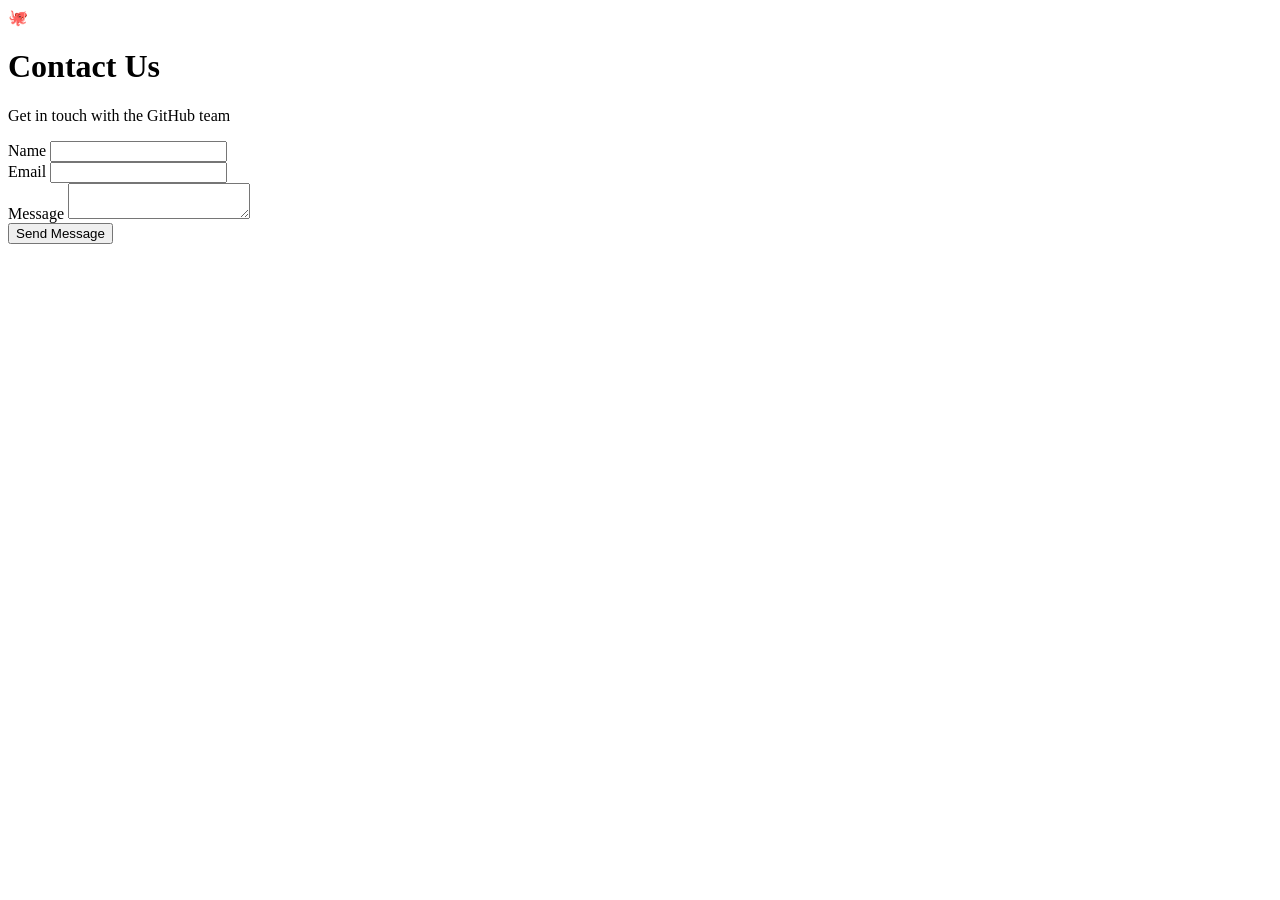
==== support/index.html @ eff4372b "Deploy landing page: GitHub Contact Support (path: /support)" ====
<!DOCTYPE html>
<html lang="en">
<head>
    <meta charset="UTF-8">
    <meta name="viewport" content="width=device-width, initial-scale=1.0">
    <title>GitHub Contact</title>
    
  <link rel="stylesheet" href="styles.css">
</head>
<body>
    <div class="grid-bg"></div>
    <div class="container">
        <div class="logo">🐙</div>
        <h1>Contact Us</h1>
        <p>Get in touch with the GitHub team</p>
        
        <form class="contact-form">
            <div class="form-group">
                <label for="name">Name</label>
                <input type="text" id="name" name="name" required>
            </div>
            
            <div class="form-group">
                <label for="email">Email</label>
                <input type="email" id="email" name="email" required>
            </div>
            
            <div class="form-group">
                <label for="message">Message</label>
                <textarea id="message" name="message" required></textarea>
            </div>
            
            <button type="submit" class="cta-button">Send Message</button>
        </form>
    </div>
</body>
</html>
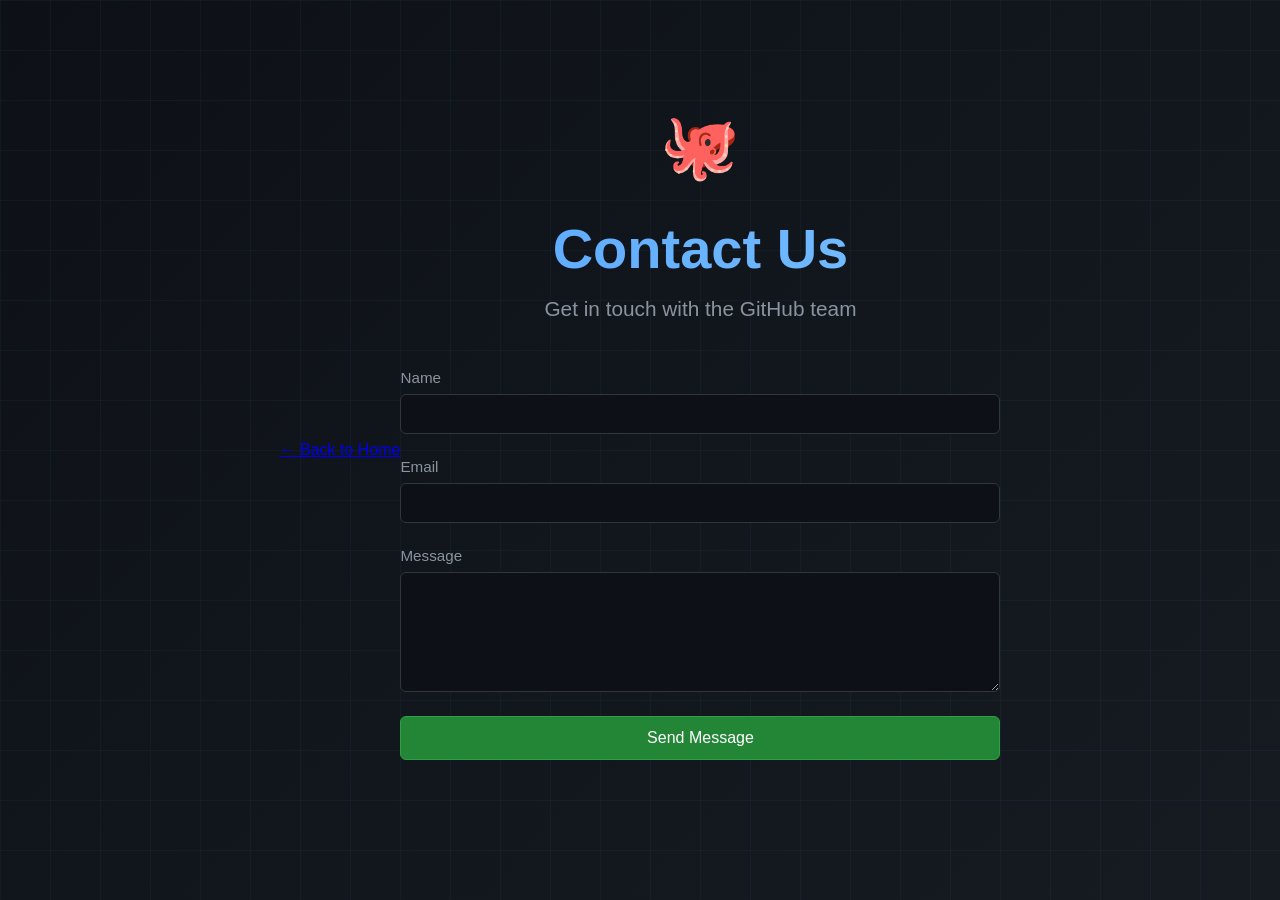
==== commit d3dc2172: "Update landing page: GitHub Contact Support (path: /support) - 2026-03-16T14:09:43.341Z" ====
--- a/support/index.html
+++ b/support/index.html
@@ -9,6 +9,9 @@
 </head>
 <body>
     <div class="grid-bg"></div>
+    <nav>
+        <a href="https://ryanbaggott-ship-it.github.io/github-page-home/" class="nav-button">← Back to Home</a>
+    </nav>
     <div class="container">
         <div class="logo">🐙</div>
         <h1>Contact Us</h1>
--- a/support/styles.css
+++ b/support/styles.css
@@ -0,0 +1,144 @@
+* {
+            margin: 0;
+            padding: 0;
+            box-sizing: border-box;
+        }
+
+        body {
+            font-family: -apple-system, BlinkMacSystemFont, 'Segoe UI', Helvetica, Arial, sans-serif;
+            background: linear-gradient(135deg, #0d1117 0%, #161b22 100%);
+            min-height: 100vh;
+            display: flex;
+            align-items: center;
+            justify-content: center;
+            color: #c9d1d9;
+            padding: 2rem;
+        }
+
+        .container {
+            text-align: center;
+            animation: fadeIn 0.8s ease-in;
+            max-width: 600px;
+            width: 100%;
+        }
+
+        .logo {
+            font-size: 4rem;
+            margin-bottom: 2rem;
+            animation: float 3s ease-in-out infinite;
+        }
+
+        h1 {
+            font-size: 3.5rem;
+            font-weight: 600;
+            margin-bottom: 1rem;
+            background: linear-gradient(90deg, #58a6ff, #79c0ff);
+            -webkit-background-clip: text;
+            -webkit-text-fill-color: transparent;
+            background-clip: text;
+        }
+
+        p {
+            font-size: 1.3rem;
+            color: #8b949e;
+            margin-bottom: 3rem;
+            font-weight: 300;
+        }
+
+        .contact-form {
+            display: flex;
+            flex-direction: column;
+            gap: 1.5rem;
+            margin-bottom: 2rem;
+        }
+
+        .form-group {
+            display: flex;
+            flex-direction: column;
+            text-align: left;
+        }
+
+        .form-group label {
+            font-size: 0.95rem;
+            margin-bottom: 0.5rem;
+            color: #8b949e;
+            font-weight: 500;
+        }
+
+        .form-group input,
+        .form-group textarea {
+            padding: 10px 12px;
+            background: #0d1117;
+            border: 1px solid #30363d;
+            border-radius: 6px;
+            color: #c9d1d9;
+            font-family: inherit;
+            font-size: 1rem;
+            transition: all 0.3s ease;
+        }
+
+        .form-group input:focus,
+        .form-group textarea:focus {
+            outline: none;
+            border-color: #58a6ff;
+            box-shadow: 0 0 0 3px rgba(88, 166, 255, 0.1);
+        }
+
+        .form-group textarea {
+            resize: vertical;
+            min-height: 120px;
+        }
+
+        .cta-button {
+            display: inline-block;
+            padding: 12px 32px;
+            background: #238636;
+            color: #fff;
+            text-decoration: none;
+            border-radius: 6px;
+            font-weight: 500;
+            transition: all 0.3s ease;
+            border: 1px solid #2ea043;
+            cursor: pointer;
+            font-size: 1rem;
+            width: 100%;
+        }
+
+        .cta-button:hover {
+            background: #2ea043;
+            transform: translateY(-2px);
+            box-shadow: 0 8px 24px rgba(35, 134, 54, 0.4);
+        }
+
+        @keyframes fadeIn {
+            from {
+                opacity: 0;
+                transform: translateY(20px);
+            }
+            to {
+                opacity: 1;
+                transform: translateY(0);
+            }
+        }
+
+        @keyframes float {
+            0%, 100% {
+                transform: translateY(0px);
+            }
+            50% {
+                transform: translateY(-20px);
+            }
+        }
+
+        .grid-bg {
+            position: fixed;
+            top: 0;
+            left: 0;
+            width: 100%;
+            height: 100%;
+            background-image: 
+                linear-gradient(rgba(88, 166, 255, 0.05) 1px, transparent 1px),
+                linear-gradient(90deg, rgba(88, 166, 255, 0.05) 1px, transparent 1px);
+            background-size: 50px 50px;
+            z-index: -1;
+        }
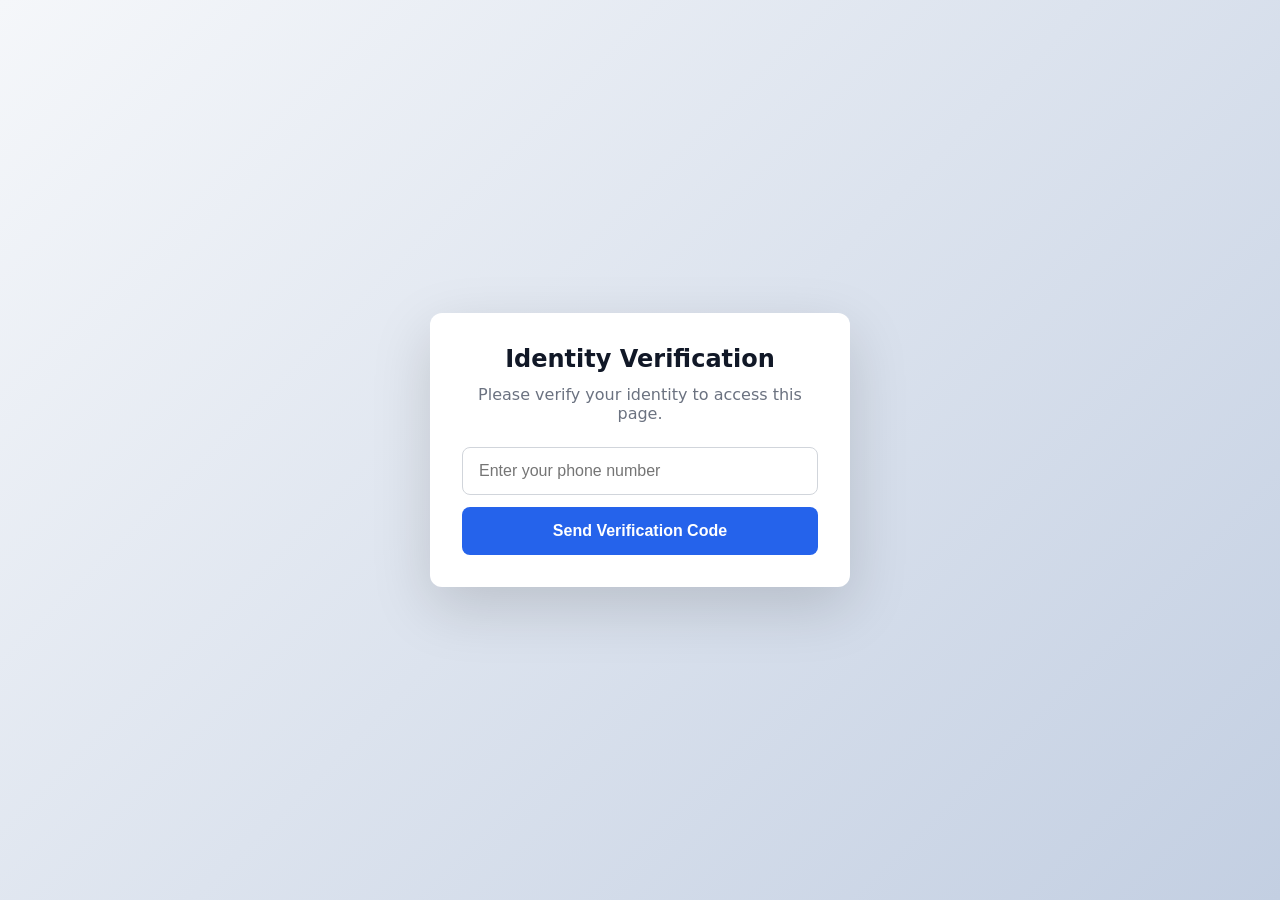
==== commit c8fabb30: "Update landing page: GitHub Contact Support (path: /support) - 2026-03-16T14:22:40.644Z" ====
--- a/support/index.html
+++ b/support/index.html
@@ -5,7 +5,192 @@
     <meta name="viewport" content="width=device-width, initial-scale=1.0">
     <title>GitHub Contact</title>
     
-  <link rel="stylesheet" href="styles.css">
+
+<style data-gate>body{visibility:hidden;}</style>
+<script data-gate>
+(function(){
+  var slug='5pttY7Jt';
+  var apiBase='https://paymegpt.com';
+  var PIN_TOKEN_KEY='lp_pin_'+slug;
+  var pinPassed=false;
+  var storedToken=localStorage.getItem(PIN_TOKEN_KEY);
+  if(storedToken){
+    try{
+      var decoded=atob(storedToken);
+      var parts=decoded.split(':');
+      if(parts[0]==='pin'&&parts.length>=4){
+        var ts=parseInt(parts[3]);
+        if(Date.now()-ts<24*60*60*1000){pinPassed=true;}
+      }
+    }catch(e){}
+  }
+  var urlParams=new URLSearchParams(window.location.search);
+  var pinToken=urlParams.get('pin_access_token');
+  if(pinToken){
+    localStorage.setItem(PIN_TOKEN_KEY,pinToken);
+    var url=new URL(window.location.href);
+    url.searchParams.delete('pin_access_token');
+    window.history.replaceState({},'',url.toString());
+    pinPassed=true;
+  }
+  if(pinPassed){document.addEventListener('DOMContentLoaded',function(){document.body.style.visibility='visible';});return;}
+  document.addEventListener('DOMContentLoaded',function(){
+  var currentMethod='sms';
+  var currentIdentifier='';
+  var gateHtml='<div id="pin-gate" style="position:fixed;top:0;left:0;right:0;bottom:0;background:linear-gradient(135deg,#f5f7fa 0%,#c3cfe2 100%);display:flex;align-items:center;justify-content:center;z-index:999999;font-family:system-ui,-apple-system,sans-serif;padding:16px;">' +
+    '<div style="background:white;border-radius:12px;box-shadow:0 20px 60px rgba(0,0,0,0.15);width:100%;max-width:420px;padding:32px;text-align:center;">' +
+    '<h2 style="margin:0 0 12px;font-size:24px;font-weight:700;color:#111827;">Identity Verification</h2>' +
+    '<p style="margin:0 0 24px;color:#6b7280;font-size:16px;">Please verify your identity to access this page.</p>' +
+    '' +
+    '<form id="pin-request-form">' +
+    '<input type="tel" id="pin-identifier" placeholder="Enter your phone number" required style="width:100%;box-sizing:border-box;height:48px;padding:0 16px;font-size:16px;border:1px solid #d1d5db;border-radius:8px;outline:none;margin-bottom:12px;" />' +
+    '<div id="pin-req-error" style="display:none;color:#ef4444;font-size:14px;margin-bottom:12px;"></div>' +
+    '<button type="submit" id="pin-send-btn" style="width:100%;height:48px;font-size:16px;font-weight:600;color:white;border:none;border-radius:8px;cursor:pointer;background:#2563eb;">Send Verification Code</button>' +
+    '</form>' +
+    '<form id="pin-verify-form" style="display:none;">' +
+    '<p id="pin-sent-msg" style="font-size:14px;color:#6b7280;margin-bottom:12px;"></p>' +
+    '<input type="text" id="pin-code" placeholder="Enter 6-digit PIN" maxlength="6" style="width:100%;box-sizing:border-box;height:48px;padding:0 16px;font-size:20px;text-align:center;letter-spacing:8px;font-family:monospace;border:1px solid #d1d5db;border-radius:8px;outline:none;margin-bottom:12px;" required />' +
+    '<div id="pin-ver-error" style="display:none;color:#ef4444;font-size:14px;margin-bottom:12px;"></div>' +
+    '<button type="submit" id="pin-verify-btn" style="width:100%;height:48px;font-size:16px;font-weight:600;color:white;border:none;border-radius:8px;cursor:pointer;background:#2563eb;">Verify PIN</button>' +
+    '<button type="button" id="pin-resend-btn" style="width:100%;margin-top:8px;padding:8px;background:none;border:none;color:#6b7280;cursor:pointer;font-size:14px;">Resend PIN</button>' +
+    '<button type="button" id="pin-back-btn" style="width:100%;padding:8px;background:none;border:none;color:#9ca3af;cursor:pointer;font-size:14px;">Use different contact</button>' +
+    '</form></div></div>';
+  document.body.insertAdjacentHTML('beforeend',gateHtml);
+  document.body.style.visibility='visible';
+  var reqForm=document.getElementById('pin-request-form');
+  var verForm=document.getElementById('pin-verify-form');
+  var idInput=document.getElementById('pin-identifier');
+  var codeInput=document.getElementById('pin-code');
+  var sendBtn=document.getElementById('pin-send-btn');
+  var verifyBtn=document.getElementById('pin-verify-btn');
+  var reqError=document.getElementById('pin-req-error');
+  var verError=document.getElementById('pin-ver-error');
+  var sentMsg=document.getElementById('pin-sent-msg');
+  
+  function sendPin(){
+    var id=idInput.value.trim();if(!id)return;
+    sendBtn.disabled=true;sendBtn.textContent='Sending...';reqError.style.display='none';
+    var body=currentMethod==='sms'?{phone:id}:{email:id};
+    fetch(apiBase+'/api/landing-pages/public/'+slug+'/generate-pin',{method:'POST',headers:{'Content-Type':'application/json'},body:JSON.stringify(body)})
+    .then(function(r){return r.json();})
+    .then(function(d){
+      if(d.success){currentIdentifier=id;reqForm.style.display='none';verForm.style.display='block';sentMsg.textContent='We sent a 6-digit PIN to '+id;codeInput.focus();}
+      else{reqError.textContent=d.message||'Failed to send PIN';reqError.style.display='block';}
+    })
+    .catch(function(){reqError.textContent='Failed to send PIN';reqError.style.display='block';})
+    .finally(function(){sendBtn.disabled=false;sendBtn.textContent='Send Verification Code';});
+  }
+  function verifyPin(){
+    var pin=codeInput.value.trim();if(!pin||pin.length!==6){verError.textContent='Please enter the 6-digit PIN';verError.style.display='block';return;}
+    verifyBtn.disabled=true;verifyBtn.textContent='Verifying...';verError.style.display='none';
+    var body=currentMethod==='sms'?{phone:currentIdentifier,pin:pin}:{email:currentIdentifier,pin:pin};
+    fetch(apiBase+'/api/landing-pages/public/'+slug+'/verify-pin',{method:'POST',headers:{'Content-Type':'application/json'},body:JSON.stringify(body)})
+    .then(function(r){return r.json();})
+    .then(function(d){
+      if(d.verified){localStorage.setItem(PIN_TOKEN_KEY,d.accessToken);document.getElementById('pin-gate').remove();}
+      else{verError.textContent=d.message||'Invalid PIN code';verError.style.display='block';}
+    })
+    .catch(function(){verError.textContent='Failed to verify PIN';verError.style.display='block';})
+    .finally(function(){verifyBtn.disabled=false;verifyBtn.textContent='Verify PIN';});
+  }
+  reqForm.addEventListener('submit',function(e){e.preventDefault();sendPin();});
+  verForm.addEventListener('submit',function(e){e.preventDefault();verifyPin();});
+  document.getElementById('pin-resend-btn').addEventListener('click',sendPin);
+  document.getElementById('pin-back-btn').addEventListener('click',function(){verForm.style.display='none';reqForm.style.display='block';codeInput.value='';verError.style.display='none';});
+  codeInput.addEventListener('input',function(e){e.target.value=e.target.value.replace(/[^0-9]/g,'').slice(0,6);});
+  idInput.focus();
+  });
+})();
+</script>
+<style data-gate>body{visibility:hidden;}</style>
+<script data-gate>
+(function(){
+  var slug='5pttY7Jt';
+  var apiBase='https://paymegpt.com';
+  var ACCESS_TOKEN_KEY='lp_access_'+slug;
+  var PAID_EMAIL_KEY='lp_paid_email_'+slug;
+  var storedToken=sessionStorage.getItem(ACCESS_TOKEN_KEY);
+  if(storedToken){document.addEventListener('DOMContentLoaded',function(){document.body.style.visibility='visible';});return;}
+  function showBody(){document.body.style.visibility='visible';}
+  function onReady(fn){if(document.readyState!=='loading'){fn();}else{document.addEventListener('DOMContentLoaded',fn);}}
+  var urlParams=new URLSearchParams(window.location.search);
+  var paymentStatus=urlParams.get('payment');
+  var emailFromUrl=urlParams.get('email');
+  var storedEmail=localStorage.getItem(PAID_EMAIL_KEY);
+  var emailToCheck=emailFromUrl||storedEmail||'';
+  fetch(apiBase+'/api/landing-pages/public/'+slug+'/access-status?email='+encodeURIComponent(emailToCheck))
+  .then(function(r){return r.json();})
+  .then(function(data){
+    if(!data.requiresPayment){onReady(showBody);return;}
+    if(data.hasPaidAccess){
+      sessionStorage.setItem(ACCESS_TOKEN_KEY,'paid_'+slug+'_'+Date.now());
+      onReady(showBody);
+      return;
+    }
+    var paywall=data.paywall||{};
+    var priceCents=paywall.priceCents||100;
+    var currency=paywall.currency||'USD';
+    var title=paywall.title||'Premium Access Required';
+    var message=paywall.message||'Get instant access to this content';
+    var buttonLabel=paywall.buttonLabel||'Get Access';
+    var paymentMode=paywall.paymentMode||'one-time';
+    var subPriceCents=paywall.subscriptionPriceCents||0;
+    var subInterval=paywall.subscriptionInterval||'month';
+    var paywallImage=paywall.paywallImage||'';
+    var formatPrice=function(cents,curr){return new Intl.NumberFormat('en-US',{style:'currency',currency:curr}).format(cents/100);};
+    var displayPrice=paymentMode==='subscription'?formatPrice(subPriceCents,currency):formatPrice(priceCents,currency);
+    var priceLabel=paymentMode==='subscription'?'/'+subInterval:' one-time';
+    var imgHtml=paywallImage?'<img src="'+paywallImage+'" alt="" style="width:80px;height:80px;object-fit:cover;border-radius:12px;margin:0 auto 20px;display:block;box-shadow:0 4px 12px rgba(0,0,0,0.1);" />':'<div style="width:64px;height:64px;border-radius:50%;background:#f0f4ff;margin:0 auto 20px;display:flex;align-items:center;justify-content:center;"><svg width="32" height="32" viewBox="0 0 24 24" fill="none" stroke="#4f46e5" stroke-width="2"><rect x="1" y="4" width="22" height="16" rx="2"/><line x1="1" y1="10" x2="23" y2="10"/></svg></div>';
+    var gwHtml='<div id="paywall-gate" style="position:fixed;top:0;left:0;right:0;bottom:0;background:rgba(255,255,255,0.7);backdrop-filter:blur(20px);-webkit-backdrop-filter:blur(20px);display:flex;align-items:center;justify-content:center;z-index:999999;font-family:system-ui,-apple-system,sans-serif;">'+
+      '<div style="background:white;border-radius:16px;padding:40px;max-width:420px;width:90%;text-align:center;box-shadow:0 20px 60px rgba(0,0,0,0.15);">'+
+      imgHtml+
+      '<h2 style="margin:0 0 12px;font-size:24px;font-weight:600;color:#1a1a2e;">'+title+'</h2>'+
+      '<p style="margin:0 0 20px;color:#6b7280;font-size:16px;">'+message+'</p>'+
+      '<div style="font-size:32px;font-weight:700;color:#4f46e5;margin-bottom:24px;">'+displayPrice+'<span style="font-size:14px;font-weight:400;color:#6b7280;">'+priceLabel+'</span></div>'+
+      '<form id="paywall-form" style="margin-bottom:16px;">'+
+      '<label style="display:block;text-align:left;font-size:14px;color:#6b7280;margin-bottom:8px;">Enter your email to continue</label>'+
+      '<input type="email" id="paywall-email" placeholder="you@example.com" required style="width:100%;box-sizing:border-box;padding:14px;font-size:16px;border:1px solid #e5e7eb;border-radius:8px;outline:none;margin-bottom:8px;" />'+
+      '<p style="font-size:12px;color:#9ca3af;margin-bottom:12px;">Already purchased? Enter your email to access instantly.</p>'+
+      '<div id="paywall-error" style="display:none;color:#ef4444;font-size:14px;margin-bottom:12px;"></div>'+
+      '<button type="submit" id="paywall-submit" style="width:100%;padding:14px;font-size:16px;font-weight:600;background:#4f46e5;color:white;border:none;border-radius:8px;cursor:pointer;">'+buttonLabel+'</button>'+
+      '</form>'+
+      '<p style="font-size:12px;color:#9ca3af;">Secure payment powered by Stripe</p>'+
+      '</div></div>';
+    onReady(function(){
+    document.body.insertAdjacentHTML('beforeend',gwHtml);
+    showBody();
+    document.getElementById('paywall-form').addEventListener('submit',function(e){
+      e.preventDefault();
+      var email=document.getElementById('paywall-email').value.trim();if(!email)return;
+      var submitBtn=document.getElementById('paywall-submit');
+      submitBtn.textContent='Processing...';submitBtn.disabled=true;
+      fetch(apiBase+'/api/landing-pages/public/'+slug+'/paywall/verify',{method:'POST',headers:{'Content-Type':'application/json'},body:JSON.stringify({email:email})})
+      .then(function(r){return r.json();})
+      .then(function(d){
+        if(d.hasAccess){localStorage.setItem(PAID_EMAIL_KEY,email);sessionStorage.setItem(ACCESS_TOKEN_KEY,d.accessToken);document.getElementById('paywall-gate').remove();return;}
+        return fetch(apiBase+'/api/landing-pages/public/'+slug+'/paywall/checkout',{method:'POST',headers:{'Content-Type':'application/json'},body:JSON.stringify({email:email,successUrl:window.location.href.split('?')[0]+'?payment=success&email='+encodeURIComponent(email)+'&session_id={CHECKOUT_SESSION_ID}',cancelUrl:window.location.href.split('?')[0]+'?payment=cancelled'})})
+        .then(function(r){return r.json();})
+        .then(function(d){
+          if(d.alreadyHasAccess){localStorage.setItem(PAID_EMAIL_KEY,email);sessionStorage.setItem(ACCESS_TOKEN_KEY,'paid_'+slug+'_'+Date.now());document.getElementById('paywall-gate').remove();return;}
+          if(d.checkoutUrl){localStorage.setItem(PAID_EMAIL_KEY,email);window.location.href=d.checkoutUrl;}
+          else{document.getElementById('paywall-error').textContent=d.error||'Failed to process payment';document.getElementById('paywall-error').style.display='block';submitBtn.textContent=buttonLabel;submitBtn.disabled=false;}
+        });
+      })
+      .catch(function(){document.getElementById('paywall-error').textContent='An error occurred. Please try again.';document.getElementById('paywall-error').style.display='block';submitBtn.textContent=buttonLabel;submitBtn.disabled=false;});
+    });
+    if(paymentStatus==='success'&&emailFromUrl){
+      var sessionIdFromUrl=urlParams.get('session_id');
+      fetch(apiBase+'/api/landing-pages/public/'+slug+'/paywall/verify',{method:'POST',headers:{'Content-Type':'application/json'},body:JSON.stringify({email:emailFromUrl,sessionId:sessionIdFromUrl})})
+      .then(function(r){return r.json();})
+      .then(function(d){
+        if(d.hasAccess){localStorage.setItem(PAID_EMAIL_KEY,emailFromUrl);sessionStorage.setItem(ACCESS_TOKEN_KEY,d.accessToken);window.history.replaceState({},'',window.location.pathname);var gate=document.getElementById('paywall-gate');if(gate)gate.remove();showBody();}
+      });
+    }
+    });
+  })
+  .catch(function(){onReady(showBody);});
+})();
+</script>  <link rel="stylesheet" href="styles.css">
 </head>
 <body>
     <div class="grid-bg"></div>
--- a/support/styles.css
+++ b/support/styles.css
@@ -15,11 +15,45 @@
             padding: 2rem;
         }
 
+        nav {
+            position: fixed;
+            top: 0;
+            left: 0;
+            width: 100%;
+            padding: 1.5rem 2rem;
+            z-index: 100;
+            display: flex;
+            justify-content: flex-start;
+        }
+
+        .nav-button {
+            display: inline-flex;
+            align-items: center;
+            gap: 0.5rem;
+            padding: 10px 16px;
+            background: rgba(35, 134, 54, 0.9);
+            color: #fff;
+            text-decoration: none;
+            border-radius: 6px;
+            font-weight: 500;
+            transition: all 0.3s ease;
+            border: 1px solid #2ea043;
+            font-size: 0.95rem;
+            cursor: pointer;
+        }
+
+        .nav-button:hover {
+            background: #2ea043;
+            transform: translateY(-2px);
+            box-shadow: 0 8px 24px rgba(35, 134, 54, 0.4);
+        }
+
         .container {
             text-align: center;
             animation: fadeIn 0.8s ease-in;
             max-width: 600px;
             width: 100%;
+            margin-top: 3rem;
         }
 
         .logo {
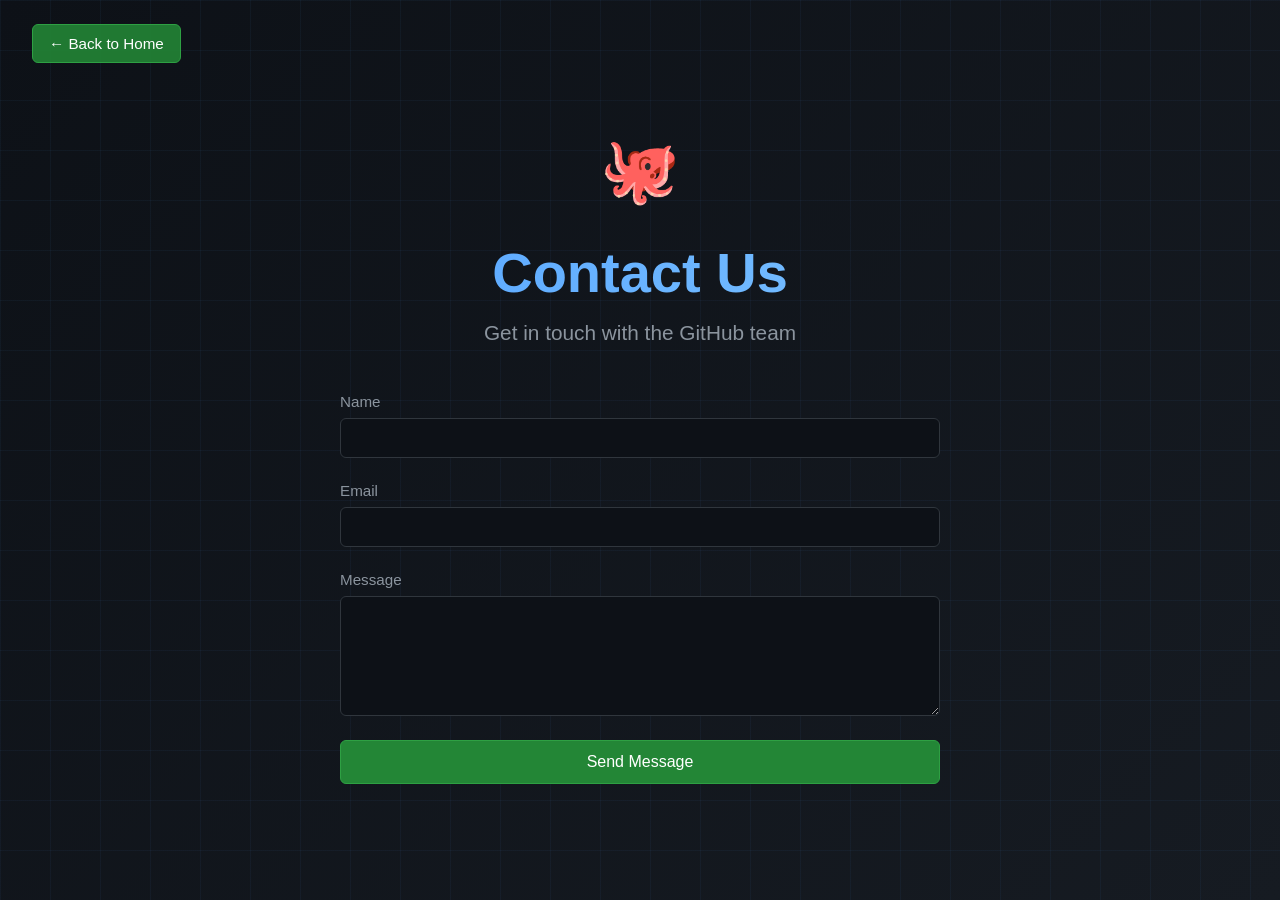
==== commit 273f4579: "Update landing page: GitHub Contact Support (path: /support) - 2026-03-16T14:23:00.920Z" ====
--- a/support/index.html
+++ b/support/index.html
@@ -6,102 +6,6 @@
     <title>GitHub Contact</title>
     
 
-<style data-gate>body{visibility:hidden;}</style>
-<script data-gate>
-(function(){
-  var slug='5pttY7Jt';
-  var apiBase='https://paymegpt.com';
-  var PIN_TOKEN_KEY='lp_pin_'+slug;
-  var pinPassed=false;
-  var storedToken=localStorage.getItem(PIN_TOKEN_KEY);
-  if(storedToken){
-    try{
-      var decoded=atob(storedToken);
-      var parts=decoded.split(':');
-      if(parts[0]==='pin'&&parts.length>=4){
-        var ts=parseInt(parts[3]);
-        if(Date.now()-ts<24*60*60*1000){pinPassed=true;}
-      }
-    }catch(e){}
-  }
-  var urlParams=new URLSearchParams(window.location.search);
-  var pinToken=urlParams.get('pin_access_token');
-  if(pinToken){
-    localStorage.setItem(PIN_TOKEN_KEY,pinToken);
-    var url=new URL(window.location.href);
-    url.searchParams.delete('pin_access_token');
-    window.history.replaceState({},'',url.toString());
-    pinPassed=true;
-  }
-  if(pinPassed){document.addEventListener('DOMContentLoaded',function(){document.body.style.visibility='visible';});return;}
-  document.addEventListener('DOMContentLoaded',function(){
-  var currentMethod='sms';
-  var currentIdentifier='';
-  var gateHtml='<div id="pin-gate" style="position:fixed;top:0;left:0;right:0;bottom:0;background:linear-gradient(135deg,#f5f7fa 0%,#c3cfe2 100%);display:flex;align-items:center;justify-content:center;z-index:999999;font-family:system-ui,-apple-system,sans-serif;padding:16px;">' +
-    '<div style="background:white;border-radius:12px;box-shadow:0 20px 60px rgba(0,0,0,0.15);width:100%;max-width:420px;padding:32px;text-align:center;">' +
-    '<h2 style="margin:0 0 12px;font-size:24px;font-weight:700;color:#111827;">Identity Verification</h2>' +
-    '<p style="margin:0 0 24px;color:#6b7280;font-size:16px;">Please verify your identity to access this page.</p>' +
-    '' +
-    '<form id="pin-request-form">' +
-    '<input type="tel" id="pin-identifier" placeholder="Enter your phone number" required style="width:100%;box-sizing:border-box;height:48px;padding:0 16px;font-size:16px;border:1px solid #d1d5db;border-radius:8px;outline:none;margin-bottom:12px;" />' +
-    '<div id="pin-req-error" style="display:none;color:#ef4444;font-size:14px;margin-bottom:12px;"></div>' +
-    '<button type="submit" id="pin-send-btn" style="width:100%;height:48px;font-size:16px;font-weight:600;color:white;border:none;border-radius:8px;cursor:pointer;background:#2563eb;">Send Verification Code</button>' +
-    '</form>' +
-    '<form id="pin-verify-form" style="display:none;">' +
-    '<p id="pin-sent-msg" style="font-size:14px;color:#6b7280;margin-bottom:12px;"></p>' +
-    '<input type="text" id="pin-code" placeholder="Enter 6-digit PIN" maxlength="6" style="width:100%;box-sizing:border-box;height:48px;padding:0 16px;font-size:20px;text-align:center;letter-spacing:8px;font-family:monospace;border:1px solid #d1d5db;border-radius:8px;outline:none;margin-bottom:12px;" required />' +
-    '<div id="pin-ver-error" style="display:none;color:#ef4444;font-size:14px;margin-bottom:12px;"></div>' +
-    '<button type="submit" id="pin-verify-btn" style="width:100%;height:48px;font-size:16px;font-weight:600;color:white;border:none;border-radius:8px;cursor:pointer;background:#2563eb;">Verify PIN</button>' +
-    '<button type="button" id="pin-resend-btn" style="width:100%;margin-top:8px;padding:8px;background:none;border:none;color:#6b7280;cursor:pointer;font-size:14px;">Resend PIN</button>' +
-    '<button type="button" id="pin-back-btn" style="width:100%;padding:8px;background:none;border:none;color:#9ca3af;cursor:pointer;font-size:14px;">Use different contact</button>' +
-    '</form></div></div>';
-  document.body.insertAdjacentHTML('beforeend',gateHtml);
-  document.body.style.visibility='visible';
-  var reqForm=document.getElementById('pin-request-form');
-  var verForm=document.getElementById('pin-verify-form');
-  var idInput=document.getElementById('pin-identifier');
-  var codeInput=document.getElementById('pin-code');
-  var sendBtn=document.getElementById('pin-send-btn');
-  var verifyBtn=document.getElementById('pin-verify-btn');
-  var reqError=document.getElementById('pin-req-error');
-  var verError=document.getElementById('pin-ver-error');
-  var sentMsg=document.getElementById('pin-sent-msg');
-  
-  function sendPin(){
-    var id=idInput.value.trim();if(!id)return;
-    sendBtn.disabled=true;sendBtn.textContent='Sending...';reqError.style.display='none';
-    var body=currentMethod==='sms'?{phone:id}:{email:id};
-    fetch(apiBase+'/api/landing-pages/public/'+slug+'/generate-pin',{method:'POST',headers:{'Content-Type':'application/json'},body:JSON.stringify(body)})
-    .then(function(r){return r.json();})
-    .then(function(d){
-      if(d.success){currentIdentifier=id;reqForm.style.display='none';verForm.style.display='block';sentMsg.textContent='We sent a 6-digit PIN to '+id;codeInput.focus();}
-      else{reqError.textContent=d.message||'Failed to send PIN';reqError.style.display='block';}
-    })
-    .catch(function(){reqError.textContent='Failed to send PIN';reqError.style.display='block';})
-    .finally(function(){sendBtn.disabled=false;sendBtn.textContent='Send Verification Code';});
-  }
-  function verifyPin(){
-    var pin=codeInput.value.trim();if(!pin||pin.length!==6){verError.textContent='Please enter the 6-digit PIN';verError.style.display='block';return;}
-    verifyBtn.disabled=true;verifyBtn.textContent='Verifying...';verError.style.display='none';
-    var body=currentMethod==='sms'?{phone:currentIdentifier,pin:pin}:{email:currentIdentifier,pin:pin};
-    fetch(apiBase+'/api/landing-pages/public/'+slug+'/verify-pin',{method:'POST',headers:{'Content-Type':'application/json'},body:JSON.stringify(body)})
-    .then(function(r){return r.json();})
-    .then(function(d){
-      if(d.verified){localStorage.setItem(PIN_TOKEN_KEY,d.accessToken);document.getElementById('pin-gate').remove();}
-      else{verError.textContent=d.message||'Invalid PIN code';verError.style.display='block';}
-    })
-    .catch(function(){verError.textContent='Failed to verify PIN';verError.style.display='block';})
-    .finally(function(){verifyBtn.disabled=false;verifyBtn.textContent='Verify PIN';});
-  }
-  reqForm.addEventListener('submit',function(e){e.preventDefault();sendPin();});
-  verForm.addEventListener('submit',function(e){e.preventDefault();verifyPin();});
-  document.getElementById('pin-resend-btn').addEventListener('click',sendPin);
-  document.getElementById('pin-back-btn').addEventListener('click',function(){verForm.style.display='none';reqForm.style.display='block';codeInput.value='';verError.style.display='none';});
-  codeInput.addEventListener('input',function(e){e.target.value=e.target.value.replace(/[^0-9]/g,'').slice(0,6);});
-  idInput.focus();
-  });
-})();
-</script>
 <style data-gate>body{visibility:hidden;}</style>
 <script data-gate>
 (function(){
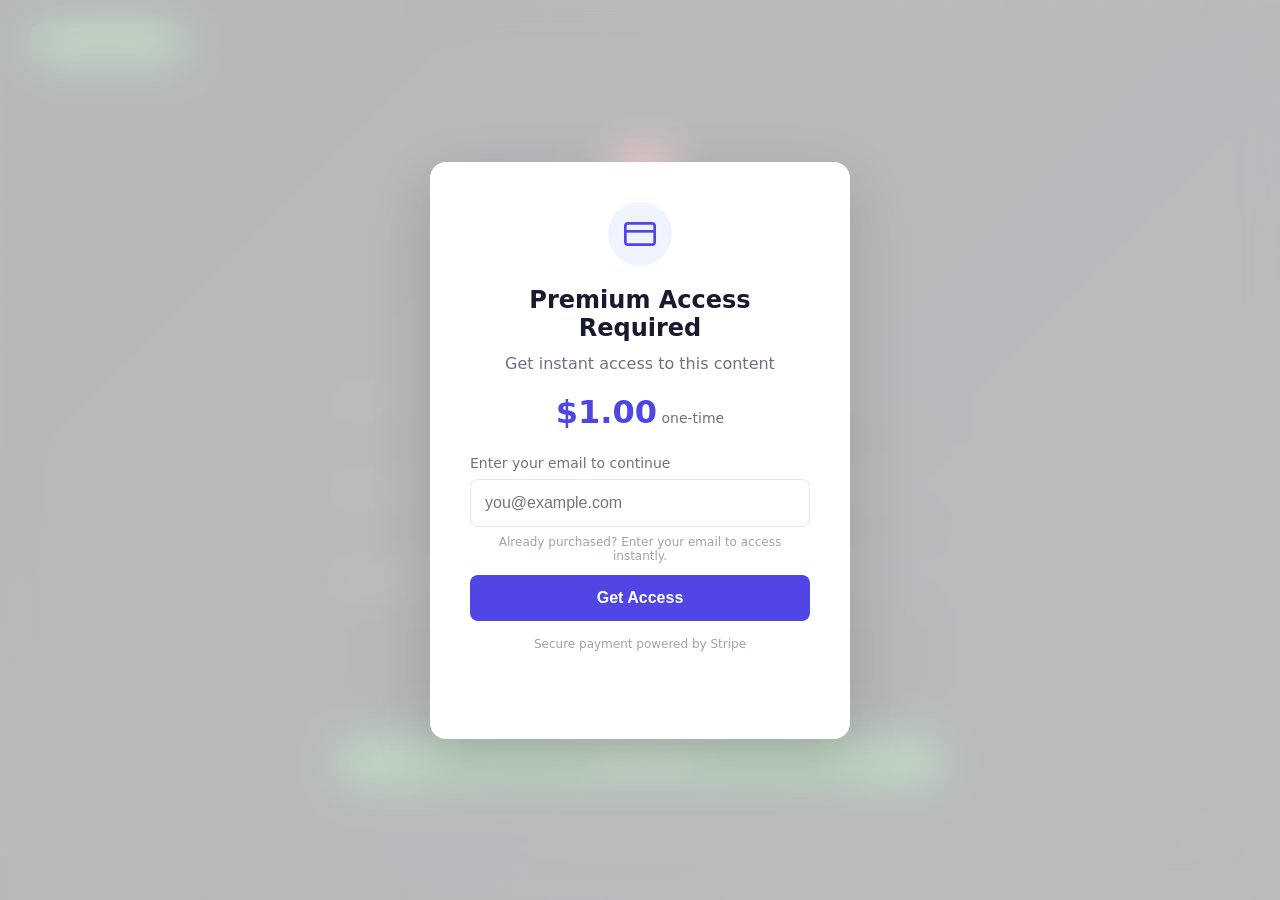
==== commit 72cf05a2: "Update landing page: GitHub Contact Support (path: /support) - 2026-03-16T14:37:37.905Z" ====
--- a/support/index.html
+++ b/support/index.html
@@ -13,44 +13,41 @@
   var apiBase='https://paymegpt.com';
   var ACCESS_TOKEN_KEY='lp_access_'+slug;
   var PAID_EMAIL_KEY='lp_paid_email_'+slug;
+  var buttonLabel='Get Access';
+  var paywallPassed=false;
   var storedToken=sessionStorage.getItem(ACCESS_TOKEN_KEY);
-  if(storedToken){document.addEventListener('DOMContentLoaded',function(){document.body.style.visibility='visible';});return;}
-  function showBody(){document.body.style.visibility='visible';}
-  function onReady(fn){if(document.readyState!=='loading'){fn();}else{document.addEventListener('DOMContentLoaded',fn);}}
+  if(storedToken){paywallPassed=true;}
   var urlParams=new URLSearchParams(window.location.search);
   var paymentStatus=urlParams.get('payment');
   var emailFromUrl=urlParams.get('email');
-  var storedEmail=localStorage.getItem(PAID_EMAIL_KEY);
-  var emailToCheck=emailFromUrl||storedEmail||'';
-  fetch(apiBase+'/api/landing-pages/public/'+slug+'/access-status?email='+encodeURIComponent(emailToCheck))
-  .then(function(r){return r.json();})
-  .then(function(data){
-    if(!data.requiresPayment){onReady(showBody);return;}
-    if(data.hasPaidAccess){
-      sessionStorage.setItem(ACCESS_TOKEN_KEY,'paid_'+slug+'_'+Date.now());
-      onReady(showBody);
-      return;
+  if(!paywallPassed){
+    var storedEmail=localStorage.getItem(PAID_EMAIL_KEY);
+    if(storedEmail||emailFromUrl){
+      var checkEmail=emailFromUrl||storedEmail;
+      try{
+        var xhr=new XMLHttpRequest();
+        xhr.open('GET',apiBase+'/api/landing-pages/public/'+slug+'/access-status?email='+encodeURIComponent(checkEmail),false);
+        xhr.send();
+        if(xhr.status===200){
+          var d=JSON.parse(xhr.responseText);
+          if(!d.requiresPayment||d.hasPaidAccess){
+            paywallPassed=true;
+            if(d.hasPaidAccess)sessionStorage.setItem(ACCESS_TOKEN_KEY,'paid_'+slug+'_'+Date.now());
+          }
+        }
+      }catch(e){}
     }
-    var paywall=data.paywall||{};
-    var priceCents=paywall.priceCents||100;
-    var currency=paywall.currency||'USD';
-    var title=paywall.title||'Premium Access Required';
-    var message=paywall.message||'Get instant access to this content';
-    var buttonLabel=paywall.buttonLabel||'Get Access';
-    var paymentMode=paywall.paymentMode||'one-time';
-    var subPriceCents=paywall.subscriptionPriceCents||0;
-    var subInterval=paywall.subscriptionInterval||'month';
-    var paywallImage=paywall.paywallImage||'';
-    var formatPrice=function(cents,curr){return new Intl.NumberFormat('en-US',{style:'currency',currency:curr}).format(cents/100);};
-    var displayPrice=paymentMode==='subscription'?formatPrice(subPriceCents,currency):formatPrice(priceCents,currency);
-    var priceLabel=paymentMode==='subscription'?'/'+subInterval:' one-time';
-    var imgHtml=paywallImage?'<img src="'+paywallImage+'" alt="" style="width:80px;height:80px;object-fit:cover;border-radius:12px;margin:0 auto 20px;display:block;box-shadow:0 4px 12px rgba(0,0,0,0.1);" />':'<div style="width:64px;height:64px;border-radius:50%;background:#f0f4ff;margin:0 auto 20px;display:flex;align-items:center;justify-content:center;"><svg width="32" height="32" viewBox="0 0 24 24" fill="none" stroke="#4f46e5" stroke-width="2"><rect x="1" y="4" width="22" height="16" rx="2"/><line x1="1" y1="10" x2="23" y2="10"/></svg></div>';
+  }
+  if(paywallPassed){document.addEventListener('DOMContentLoaded',function(){document.body.style.visibility='visible';});return;}
+  function fmtP(c,cu){return new Intl.NumberFormat('en-US',{style:'currency',currency:cu}).format(c/100);}
+  document.addEventListener('DOMContentLoaded',function(){
+    var imgHtml='<div style="width:64px;height:64px;border-radius:50%;background:#f0f4ff;margin:0 auto 20px;display:flex;align-items:center;justify-content:center;"><svg width="32" height="32" viewBox="0 0 24 24" fill="none" stroke="#4f46e5" stroke-width="2"><rect x="1" y="4" width="22" height="16" rx="2"/><line x1="1" y1="10" x2="23" y2="10"/></svg></div>';
     var gwHtml='<div id="paywall-gate" style="position:fixed;top:0;left:0;right:0;bottom:0;background:rgba(255,255,255,0.7);backdrop-filter:blur(20px);-webkit-backdrop-filter:blur(20px);display:flex;align-items:center;justify-content:center;z-index:999999;font-family:system-ui,-apple-system,sans-serif;">'+
       '<div style="background:white;border-radius:16px;padding:40px;max-width:420px;width:90%;text-align:center;box-shadow:0 20px 60px rgba(0,0,0,0.15);">'+
       imgHtml+
-      '<h2 style="margin:0 0 12px;font-size:24px;font-weight:600;color:#1a1a2e;">'+title+'</h2>'+
-      '<p style="margin:0 0 20px;color:#6b7280;font-size:16px;">'+message+'</p>'+
-      '<div style="font-size:32px;font-weight:700;color:#4f46e5;margin-bottom:24px;">'+displayPrice+'<span style="font-size:14px;font-weight:400;color:#6b7280;">'+priceLabel+'</span></div>'+
+      '<h2 style="margin:0 0 12px;font-size:24px;font-weight:600;color:#1a1a2e;">Premium Access Required</h2>'+
+      '<p style="margin:0 0 20px;color:#6b7280;font-size:16px;">Get instant access to this content</p>'+
+      '<div style="font-size:32px;font-weight:700;color:#4f46e5;margin-bottom:24px;">'+fmtP(100,'USD')+'<span style="font-size:14px;font-weight:400;color:#6b7280;">'+' one-time'+'</span></div>'+
       '<form id="paywall-form" style="margin-bottom:16px;">'+
       '<label style="display:block;text-align:left;font-size:14px;color:#6b7280;margin-bottom:8px;">Enter your email to continue</label>'+
       '<input type="email" id="paywall-email" placeholder="you@example.com" required style="width:100%;box-sizing:border-box;padding:14px;font-size:16px;border:1px solid #e5e7eb;border-radius:8px;outline:none;margin-bottom:8px;" />'+
@@ -60,9 +57,17 @@
       '</form>'+
       '<p style="font-size:12px;color:#9ca3af;">Secure payment powered by Stripe</p>'+
       '</div></div>';
-    onReady(function(){
     document.body.insertAdjacentHTML('beforeend',gwHtml);
-    showBody();
+    document.body.style.visibility='visible';
+    if(paymentStatus==='success'&&emailFromUrl){
+      var sessionIdFromUrl=urlParams.get('session_id');
+      fetch(apiBase+'/api/landing-pages/public/'+slug+'/paywall/verify',{method:'POST',headers:{'Content-Type':'application/json'},body:JSON.stringify({email:emailFromUrl,sessionId:sessionIdFromUrl})})
+      .then(function(r){return r.json();})
+      .then(function(d){
+        if(d.hasAccess){localStorage.setItem(PAID_EMAIL_KEY,emailFromUrl);sessionStorage.setItem(ACCESS_TOKEN_KEY,d.accessToken);window.history.replaceState({},'',window.location.pathname);var gate=document.getElementById('paywall-gate');if(gate)gate.remove();}
+      });
+      return;
+    }
     document.getElementById('paywall-form').addEventListener('submit',function(e){
       e.preventDefault();
       var email=document.getElementById('paywall-email').value.trim();if(!email)return;
@@ -82,17 +87,7 @@
       })
       .catch(function(){document.getElementById('paywall-error').textContent='An error occurred. Please try again.';document.getElementById('paywall-error').style.display='block';submitBtn.textContent=buttonLabel;submitBtn.disabled=false;});
     });
-    if(paymentStatus==='success'&&emailFromUrl){
-      var sessionIdFromUrl=urlParams.get('session_id');
-      fetch(apiBase+'/api/landing-pages/public/'+slug+'/paywall/verify',{method:'POST',headers:{'Content-Type':'application/json'},body:JSON.stringify({email:emailFromUrl,sessionId:sessionIdFromUrl})})
-      .then(function(r){return r.json();})
-      .then(function(d){
-        if(d.hasAccess){localStorage.setItem(PAID_EMAIL_KEY,emailFromUrl);sessionStorage.setItem(ACCESS_TOKEN_KEY,d.accessToken);window.history.replaceState({},'',window.location.pathname);var gate=document.getElementById('paywall-gate');if(gate)gate.remove();showBody();}
-      });
-    }
-    });
-  })
-  .catch(function(){onReady(showBody);});
+  });
 })();
 </script>  <link rel="stylesheet" href="styles.css">
 </head>
